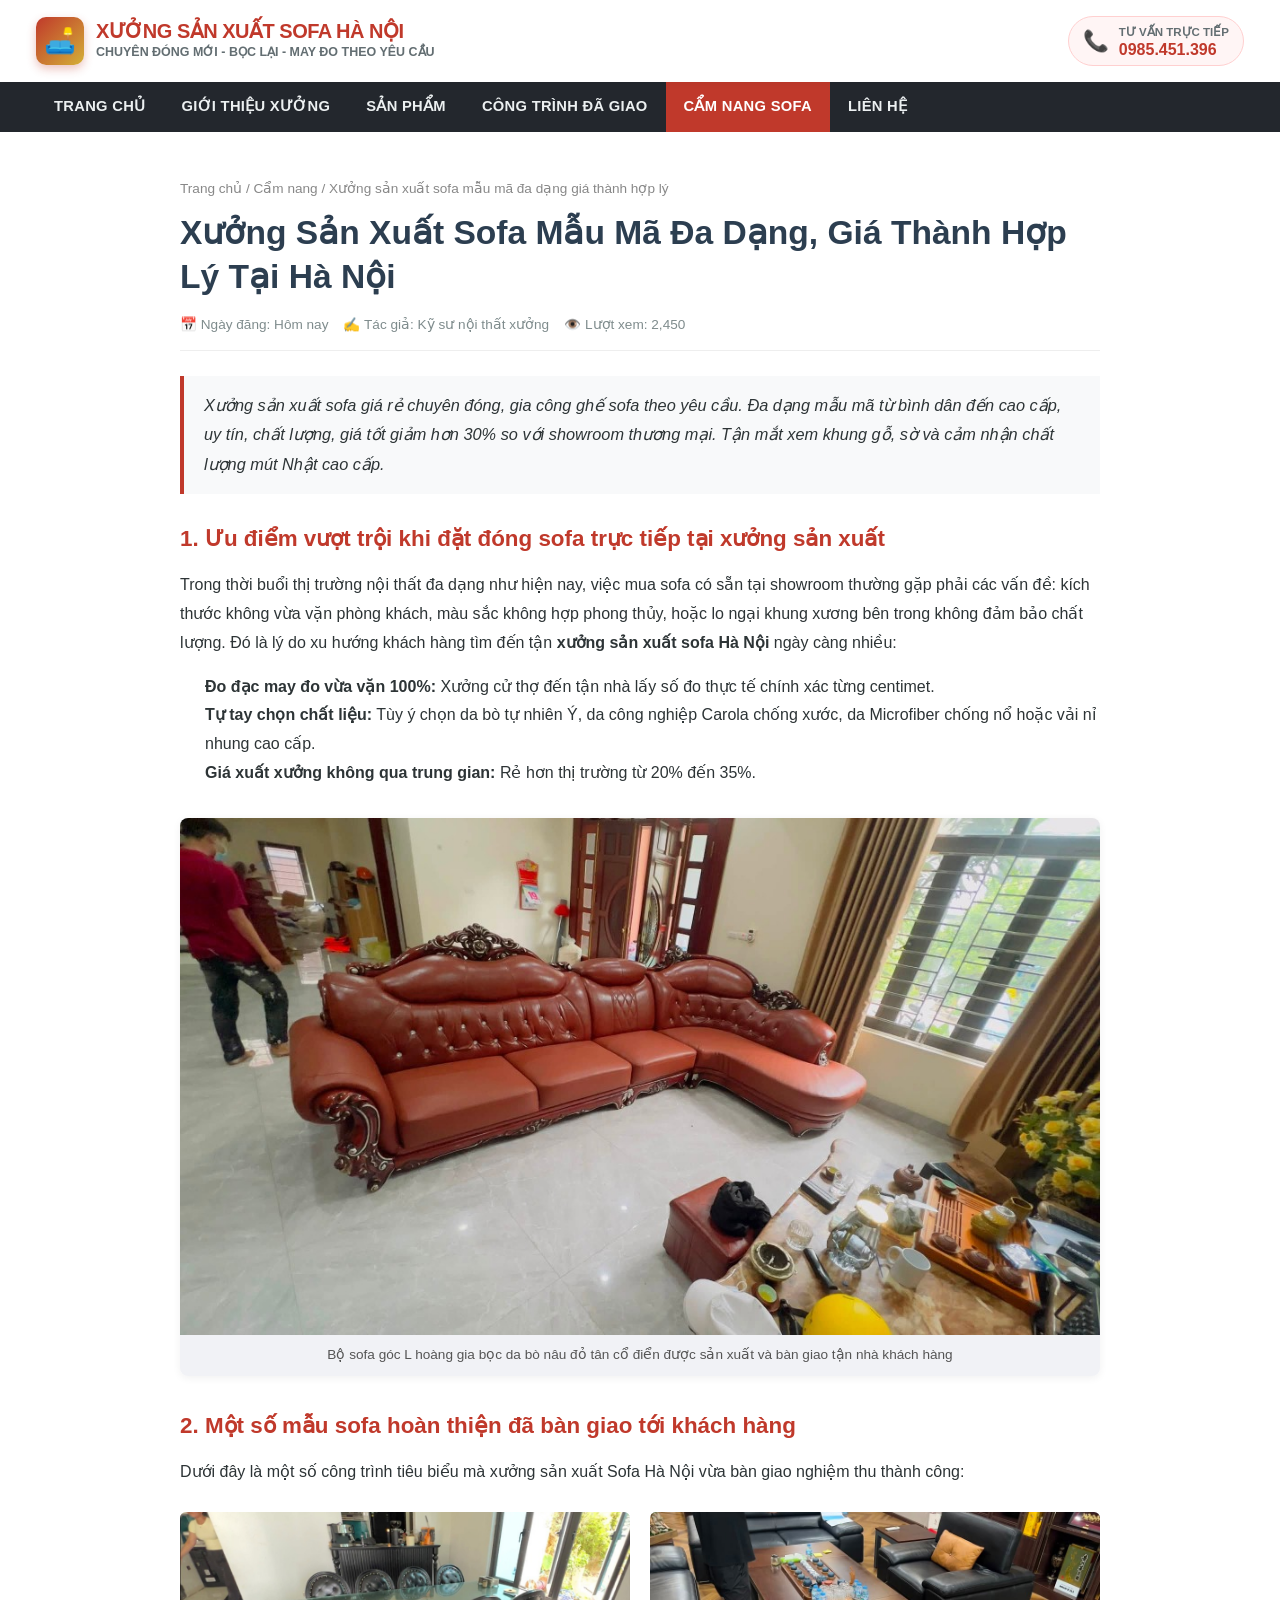
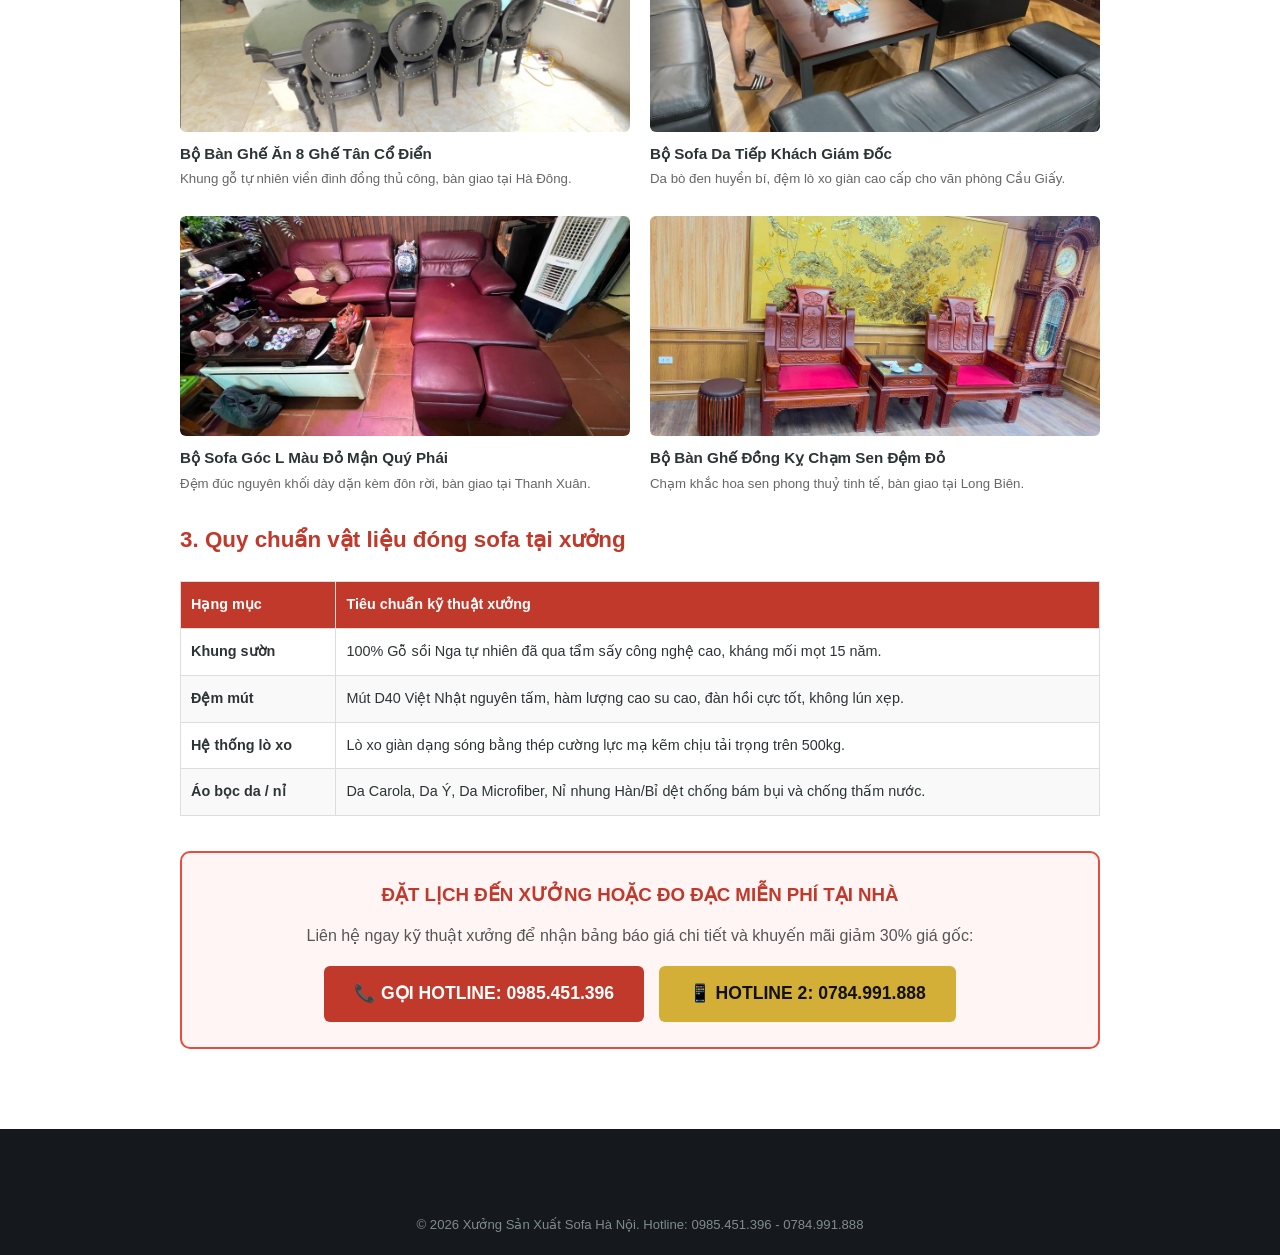
==== cam-nang.html @ 0d9e0e85 "Add files via upload" ====
<!DOCTYPE html>
<html lang="vi">
<head>
  <meta charset="UTF-8">
  <meta name="viewport" content="width=device-width, initial-scale=1.0">
  <title>Xưởng Sản Xuất Sofa Mẫu Mã Đa Dạng Giá Thành Hợp Lý Tại Hà Nội | Cẩm Nang Nội Thất</title>
  <link rel="stylesheet" href="style.css">
</head>
<body>

  <!-- HEADER -->
  <header class="header-main">
    <div class="container header-inner">
      <a href="index.html" class="brand-logo">
        <div class="brand-icon">🛋️</div>
        <div class="brand-text">
          <h1>XƯỞNG SẢN XUẤT SOFA HÀ NỘI</h1>
          <span>CHUYÊN ĐÓNG MỚI - BỌC LẠI - MAY ĐO THEO YÊU CẦU</span>
        </div>
      </a>
      <div class="header-cta-group">
        <a href="tel:0985451396" class="hotline-widget">
          <span class="pulse-phone">📞</span>
          <div>
            <div class="hotline-label">Tư vấn trực tiếp</div>
            <div class="hotline-number">0985.451.396</div>
          </div>
        </a>
      </div>
    </div>
  </header>

  <!-- NAVBAR -->
  <nav class="navbar-wrapper">
    <div class="container">
      <ul class="nav-links">
        <li class="nav-item"><a href="index.html" class="nav-link">Trang Chủ</a></li>
        <li class="nav-item"><a href="gioi-thieu.html" class="nav-link">Giới Thiệu Xưởng</a></li>
        <li class="nav-item"><a href="index.html#san-pham" class="nav-link">Sản Phẩm</a></li>
        <li class="nav-item"><a href="index.html#du-an-thuc-te" class="nav-link">Công Trình Đã Giao</a></li>
        <li class="nav-item active"><a href="cam-nang.html" class="nav-link">Cẩm Nang Sofa</a></li>
        <li class="nav-item"><a href="index.html#lien-he" class="nav-link">Liên Hệ</a></li>
      </ul>
    </div>
  </nav>

  <!-- BÀI VIẾT CHI TIẾT (CHUẨN FORM TÂM VIỆT) -->
  <div class="container" style="padding: 45px 16px;">
    <div style="max-width: 920px; margin: 0 auto; line-height: 1.8;">
      <div style="font-size: 0.85rem; color: #888; margin-bottom: 10px;">
        <a href="index.html">Trang chủ</a> / <a href="cam-nang.html">Cẩm nang</a> / <span>Xưởng sản xuất sofa mẫu mã đa dạng giá thành hợp lý</span>
      </div>

      <h1 style="color: #2c3e50; font-size: 2.1rem; line-height: 1.3; margin-bottom: 15px;">
        Xưởng Sản Xuất Sofa Mẫu Mã Đa Dạng, Giá Thành Hợp Lý Tại Hà Nội
      </h1>
      
      <div style="display:flex; gap:15px; color:#7f8c8d; font-size:0.85rem; margin-bottom:25px; border-bottom:1px solid #eee; padding-bottom:12px;">
        <span>📅 Ngày đăng: Hôm nay</span>
        <span>✍️ Tác giả: Kỹ sư nội thất xưởng</span>
        <span>👁️ Lượt xem: 2,450</span>
      </div>

      <div style="background:#f8f9fa; border-left:4px solid var(--primary); padding:15px 20px; margin-bottom:25px; font-style:italic; font-size:1.02rem;">
        Xưởng sản xuất sofa giá rẻ chuyên đóng, gia công ghế sofa theo yêu cầu. Đa dạng mẫu mã từ bình dân đến cao cấp, uy tín, chất lượng, giá tốt giảm hơn 30% so với showroom thương mại. Tận mắt xem khung gỗ, sờ và cảm nhận chất lượng mút Nhật cao cấp.
      </div>

      <h2 style="font-size:1.4rem; color:var(--primary); margin:25px 0 12px;">1. Ưu điểm vượt trội khi đặt đóng sofa trực tiếp tại xưởng sản xuất</h2>
      <p>
        Trong thời buổi thị trường nội thất đa dạng như hiện nay, việc mua sofa có sẵn tại showroom thường gặp phải các vấn đề: kích thước không vừa vặn phòng khách, màu sắc không hợp phong thủy, hoặc lo ngại khung xương bên trong không đảm bảo chất lượng. Đó là lý do xu hướng khách hàng tìm đến tận <strong>xưởng sản xuất sofa Hà Nội</strong> ngày càng nhiều:
      </p>

      <ul style="padding-left: 25px; margin: 15px 0;">
        <li><strong>Đo đạc may đo vừa vặn 100%:</strong> Xưởng cử thợ đến tận nhà lấy số đo thực tế chính xác từng centimet.</li>
        <li><strong>Tự tay chọn chất liệu:</strong> Tùy ý chọn da bò tự nhiên Ý, da công nghiệp Carola chống xước, da Microfiber chống nổ hoặc vải nỉ nhung cao cấp.</li>
        <li><strong>Giá xuất xưởng không qua trung gian:</strong> Rẻ hơn thị trường từ 20% đến 35%.</li>
      </ul>

      <div style="margin: 30px 0; border-radius: 8px; overflow: hidden; box-shadow: var(--shadow-sm);">
        <img src="assets/images/sofa_real_3.jpg" alt="Mẫu sofa tân cổ điển hoàng gia đã giao cho khách" style="width: 100%;">
        <p style="background: #f1f2f6; padding: 8px; font-size: 0.85rem; color: #555; text-align: center; margin: 0;">
          Bộ sofa góc L hoàng gia bọc da bò nâu đỏ tân cổ điển được sản xuất và bàn giao tận nhà khách hàng
        </p>
      </div>

      <h2 style="font-size:1.4rem; color:var(--primary); margin:25px 0 12px;">2. Một số mẫu sofa hoàn thiện đã bàn giao tới khách hàng</h2>
      <p>
        Dưới đây là một số công trình tiêu biểu mà xưởng sản xuất Sofa Hà Nội vừa bàn giao nghiệm thu thành công:
      </p>

      <!-- Grid 2 ảnh thực tế -->
      <div style="display:grid; grid-template-columns: 1fr 1fr; gap: 20px; margin: 25px 0;">
        <div>
          <img src="assets/images/sofa_real_1.jpg" style="width:100%; height:220px; object-fit:cover; border-radius:6px;">
          <h4 style="margin-top:8px; font-size:0.95rem;">Bộ Bàn Ghế Ăn 8 Ghế Tân Cổ Điển</h4>
          <p style="font-size:0.83rem; color:#666;">Khung gỗ tự nhiên viền đinh đồng thủ công, bàn giao tại Hà Đông.</p>
        </div>
        <div>
          <img src="assets/images/sofa_real_4.jpg" style="width:100%; height:220px; object-fit:cover; border-radius:6px;">
          <h4 style="margin-top:8px; font-size:0.95rem;">Bộ Sofa Da Tiếp Khách Giám Đốc</h4>
          <p style="font-size:0.83rem; color:#666;">Da bò đen huyền bí, đệm lò xo giàn cao cấp cho văn phòng Cầu Giấy.</p>
        </div>
      </div>

      <div style="display:grid; grid-template-columns: 1fr 1fr; gap: 20px; margin: 25px 0;">
        <div>
          <img src="assets/images/sofa_real_5.jpg" style="width:100%; height:220px; object-fit:cover; border-radius:6px;">
          <h4 style="margin-top:8px; font-size:0.95rem;">Bộ Sofa Góc L Màu Đỏ Mận Quý Phái</h4>
          <p style="font-size:0.83rem; color:#666;">Đệm đúc nguyên khối dày dặn kèm đôn rời, bàn giao tại Thanh Xuân.</p>
        </div>
        <div>
          <img src="assets/images/sofa_real_2.jpg" style="width:100%; height:220px; object-fit:cover; border-radius:6px;">
          <h4 style="margin-top:8px; font-size:0.95rem;">Bộ Bàn Ghế Đồng Kỵ Chạm Sen Đệm Đỏ</h4>
          <p style="font-size:0.83rem; color:#666;">Chạm khắc hoa sen phong thuỷ tinh tế, bàn giao tại Long Biên.</p>
        </div>
      </div>

      <h2 style="font-size:1.4rem; color:var(--primary); margin:25px 0 12px;">3. Quy chuẩn vật liệu đóng sofa tại xưởng</h2>
      <table style="width:100%; border-collapse:collapse; margin:20px 0; font-size:0.9rem;">
        <thead>
          <tr style="background:#c0392b; color:#fff;">
            <th style="padding:10px; border:1px solid #ddd; text-align:left;">Hạng mục</th>
            <th style="padding:10px; border:1px solid #ddd; text-align:left;">Tiêu chuẩn kỹ thuật xưởng</th>
          </tr>
        </thead>
        <tbody>
          <tr>
            <td style="padding:10px; border:1px solid #ddd; font-weight:bold;">Khung sườn</td>
            <td style="padding:10px; border:1px solid #ddd;">100% Gỗ sồi Nga tự nhiên đã qua tẩm sấy công nghệ cao, kháng mối mọt 15 năm.</td>
          </tr>
          <tr style="background:#f9f9f9;">
            <td style="padding:10px; border:1px solid #ddd; font-weight:bold;">Đệm mút</td>
            <td style="padding:10px; border:1px solid #ddd;">Mút D40 Việt Nhật nguyên tấm, hàm lượng cao su cao, đàn hồi cực tốt, không lún xẹp.</td>
          </tr>
          <tr>
            <td style="padding:10px; border:1px solid #ddd; font-weight:bold;">Hệ thống lò xo</td>
            <td style="padding:10px; border:1px solid #ddd;">Lò xo giàn dạng sóng bằng thép cường lực mạ kẽm chịu tải trọng trên 500kg.</td>
          </tr>
          <tr style="background:#f9f9f9;">
            <td style="padding:10px; border:1px solid #ddd; font-weight:bold;">Áo bọc da / nỉ</td>
            <td style="padding:10px; border:1px solid #ddd;">Da Carola, Da Ý, Da Microfiber, Nỉ nhung Hàn/Bỉ dệt chống bám bụi và chống thấm nước.</td>
          </tr>
        </tbody>
      </table>

      <!-- CTA Box -->
      <div style="background:#fff5f5; border:2px solid #e74c3c; border-radius:10px; padding:25px; margin:35px 0; text-align:center;">
        <h3 style="color:#c0392b; margin-bottom:10px;">ĐẶT LỊCH ĐẾN XƯỞNG HOẶC ĐO ĐẠC MIỄN PHÍ TẠI NHÀ</h3>
        <p style="margin-bottom:15px; color:#555;">Liên hệ ngay kỹ thuật xưởng để nhận bảng báo giá chi tiết và khuyến mãi giảm 30% giá gốc:</p>
        <a href="tel:0985451396" class="btn btn-primary" style="font-size:1.1rem; padding:12px 30px;">📞 GỌI HOTLINE: 0985.451.396</a>
        <a href="tel:0784991888" class="btn btn-secondary" style="font-size:1.1rem; padding:12px 30px; margin-left:10px;">📱 HOTLINE 2: 0784.991.888</a>
      </div>
    </div>
  </div>

  <!-- FOOTER -->
  <footer class="footer-main">
    <div class="container footer-bottom" style="border: none;">
      <p>© 2026 Xưởng Sản Xuất Sofa Hà Nội. Hotline: 0985.451.396 - 0784.991.888</p>
    </div>
  </footer>
</body>
</html>
---- style.css ----
/* ==========================================================================
   XƯỞNG SẢN XUẤT SOFA HÀ NỘI - STYLESHEET CHUẨN HIỆN ĐẠI & SANG TRỌNG
   Tương thích Responsive Mobile / Tablet / Desktop
   ========================================================================== */

:root {
  --primary: #c0392b;          /* Đỏ đô sang trọng đại diện cho thương hiệu sofa */
  --primary-dark: #962d22;
  --primary-light: #e74c3c;
  --secondary: #d4af37;        /* Vàng kim hoàng gia / Gold */
  --secondary-hover: #b8972e;
  --dark: #1e272e;
  --dark-light: #2f3640;
  --text-main: #2d3436;
  --text-muted: #636e72;
  --bg-light: #f8f9fa;
  --bg-card: #ffffff;
  --border-color: #e9ecef;
  --shadow-sm: 0 2px 8px rgba(0,0,0,0.06);
  --shadow-md: 0 6px 18px rgba(0,0,0,0.09);
  --shadow-lg: 0 12px 28px rgba(0,0,0,0.12);
  --transition: all 0.25s cubic-bezier(0.4, 0, 0.2, 1);
  --font-sans: 'Segoe UI', -apple-system, BlinkMacSystemFont, Roboto, Helvetica, Arial, sans-serif;
}

* {
  box-sizing: border-box;
  margin: 0;
  padding: 0;
}

body {
  font-family: var(--font-sans);
  color: var(--text-main);
  background-color: #ffffff;
  line-height: 1.6;
  overflow-x: hidden;
  -webkit-font-smoothing: antialiased;
}

a {
  color: inherit;
  text-decoration: none;
  transition: var(--transition);
}

img {
  max-width: 100%;
  height: auto;
  display: block;
}

ul {
  list-style: none;
}

button, input, select, textarea {
  font-family: inherit;
}

/* =========================================
   TOPBAR
   ========================================= */
.topbar {
  background: #111417;
  color: #dcdde1;
  font-size: 0.85rem;
  padding: 6px 0;
  border-bottom: 1px solid #2f3640;
}

.container {
  width: 100%;
  max-width: 1240px;
  margin: 0 auto;
  padding: 0 16px;
}

.topbar-content {
  display: flex;
  justify-content: space-between;
  align-items: center;
  flex-wrap: wrap;
  gap: 10px;
}

.topbar-left, .topbar-right {
  display: flex;
  align-items: center;
  gap: 18px;
}

.topbar-highlight {
  color: var(--secondary);
  font-weight: 600;
}

.topbar-phone {
  color: #ff7675;
  font-weight: 700;
}

/* =========================================
   MAIN HEADER & NAV
   ========================================= */
.header-main {
  background: #ffffff;
  padding: 16px 0;
  box-shadow: var(--shadow-sm);
  position: sticky;
  top: 0;
  z-index: 1000;
}

.header-inner {
  display: flex;
  align-items: center;
  justify-content: space-between;
  gap: 20px;
}

.brand-logo {
  display: flex;
  align-items: center;
  gap: 12px;
}

.brand-icon {
  width: 48px;
  height: 48px;
  background: linear-gradient(135deg, var(--primary), var(--secondary));
  color: #ffffff;
  border-radius: 10px;
  display: flex;
  align-items: center;
  justify-content: center;
  font-size: 1.6rem;
  box-shadow: 0 4px 10px rgba(192, 57, 43, 0.3);
}

.brand-text h1 {
  font-size: 1.25rem;
  font-weight: 800;
  color: var(--primary);
  line-height: 1.2;
  letter-spacing: -0.5px;
  text-transform: uppercase;
}

.brand-text span {
  font-size: 0.78rem;
  color: var(--text-muted);
  font-weight: 600;
  display: block;
}

.search-bar {
  flex: 1;
  max-width: 440px;
  position: relative;
  display: flex;
}

.search-bar input {
  width: 100%;
  padding: 10px 16px;
  padding-right: 50px;
  border: 2px solid #e17055;
  border-radius: 30px;
  font-size: 0.9rem;
  outline: none;
  transition: var(--transition);
}

.search-bar input:focus {
  border-color: var(--primary);
  box-shadow: 0 0 0 3px rgba(192, 57, 43, 0.15);
}

.search-bar button {
  position: absolute;
  right: 4px;
  top: 4px;
  bottom: 4px;
  width: 42px;
  border: none;
  background: var(--primary);
  color: #fff;
  border-radius: 50%;
  cursor: pointer;
  display: flex;
  align-items: center;
  justify-content: center;
  font-size: 1rem;
}

.header-cta-group {
  display: flex;
  align-items: center;
  gap: 16px;
}

.hotline-widget {
  display: flex;
  align-items: center;
  gap: 10px;
  background: #fff5f5;
  padding: 6px 14px;
  border-radius: 30px;
  border: 1px solid #ffd0d0;
}

.hotline-widget .pulse-phone {
  font-size: 1.3rem;
  animation: phoneRing 1.5s infinite;
}

@keyframes phoneRing {
  0%, 100% { transform: rotate(0deg); }
  10%, 30% { transform: rotate(-15deg); }
  20%, 40% { transform: rotate(15deg); }
  50% { transform: rotate(0deg); }
}

.hotline-widget .hotline-label {
  font-size: 0.72rem;
  color: var(--text-muted);
  text-transform: uppercase;
  font-weight: 600;
}

.hotline-widget .hotline-number {
  font-size: 1rem;
  font-weight: 800;
  color: var(--primary);
  line-height: 1.1;
}

.cart-widget-btn {
  position: relative;
  background: var(--bg-light);
  border: 1px solid var(--border-color);
  width: 44px;
  height: 44px;
  border-radius: 50%;
  display: flex;
  align-items: center;
  justify-content: center;
  font-size: 1.25rem;
  cursor: pointer;
  transition: var(--transition);
}

.cart-widget-btn:hover {
  background: #f1f2f6;
  border-color: #ced6e0;
}

.cart-badge {
  position: absolute;
  top: -4px;
  right: -4px;
  background: var(--primary);
  color: #fff;
  font-size: 0.72rem;
  font-weight: 700;
  padding: 2px 6px;
  border-radius: 12px;
}

.mobile-menu-toggle {
  display: none;
  background: none;
  border: none;
  font-size: 1.8rem;
  cursor: pointer;
  color: var(--dark);
}

/* =========================================
   NAVBAR MENU
   ========================================= */
.navbar-wrapper {
  background: #23272d;
  color: #ffffff;
}

.nav-links {
  display: flex;
  align-items: center;
}

.nav-item {
  position: relative;
}

.nav-link {
  display: flex;
  align-items: center;
  gap: 6px;
  padding: 13px 18px;
  font-weight: 600;
  font-size: 0.92rem;
  color: #ecf0f1;
  text-transform: uppercase;
  letter-spacing: 0.3px;
}

.nav-link:hover, .nav-item.active .nav-link {
  background: var(--primary);
  color: #ffffff;
}

.nav-link .badge-hot {
  background: #f1c40f;
  color: #111;
  font-size: 0.65rem;
  padding: 2px 6px;
  border-radius: 4px;
  font-weight: 800;
}

.dropdown-menu {
  display: none;
  position: absolute;
  top: 100%;
  left: 0;
  background: #ffffff;
  min-width: 250px;
  box-shadow: var(--shadow-lg);
  border-radius: 0 0 6px 6px;
  z-index: 999;
  border-top: 3px solid var(--primary);
}

.nav-item:hover .dropdown-menu {
  display: block;
}

.dropdown-menu a {
  display: block;
  padding: 10px 18px;
  color: var(--text-main);
  font-size: 0.88rem;
  font-weight: 500;
  border-bottom: 1px solid #f1f2f6;
  text-transform: none;
}

.dropdown-menu a:hover {
  background: #fff5f5;
  color: var(--primary);
  padding-left: 22px;
}

/* =========================================
   HERO BANNER & TRUST BADGES
   ========================================= */
.hero-banner {
  background: linear-gradient(rgba(17, 20, 23, 0.72), rgba(17, 20, 23, 0.82)), url('assets/images/xuong_1.jpg') center/cover no-repeat;
  color: #ffffff;
  padding: 70px 0 60px;
  position: relative;
}

.hero-grid {
  display: grid;
  grid-template-columns: 1.2fr 0.8fr;
  gap: 40px;
  align-items: center;
}

.hero-tag {
  display: inline-flex;
  align-items: center;
  gap: 8px;
  background: rgba(212, 175, 55, 0.2);
  color: var(--secondary);
  border: 1px solid var(--secondary);
  padding: 6px 14px;
  border-radius: 20px;
  font-size: 0.82rem;
  font-weight: 700;
  text-transform: uppercase;
  margin-bottom: 16px;
}

.hero-title {
  font-size: 2.5rem;
  font-weight: 800;
  line-height: 1.2;
  margin-bottom: 18px;
}

.hero-title span {
  color: var(--secondary);
}

.hero-desc {
  font-size: 1.05rem;
  color: #dcdde1;
  margin-bottom: 26px;
  max-width: 580px;
}

.hero-actions {
  display: flex;
  gap: 14px;
  flex-wrap: wrap;
}

.btn {
  display: inline-flex;
  align-items: center;
  justify-content: center;
  gap: 8px;
  padding: 12px 26px;
  border-radius: 6px;
  font-weight: 700;
  font-size: 0.95rem;
  cursor: pointer;
  transition: var(--transition);
  border: none;
}

.btn-primary {
  background: var(--primary);
  color: #fff;
}

.btn-primary:hover {
  background: var(--primary-dark);
  transform: translateY(-2px);
  box-shadow: 0 6px 16px rgba(192, 57, 43, 0.4);
}

.btn-secondary {
  background: var(--secondary);
  color: #111;
}

.btn-secondary:hover {
  background: var(--secondary-hover);
  color: #fff;
  transform: translateY(-2px);
}

.btn-outline-light {
  border: 2px solid #ffffff;
  color: #ffffff;
  background: transparent;
}

.btn-outline-light:hover {
  background: #ffffff;
  color: var(--dark);
}

.hero-card {
  background: rgba(255, 255, 255, 0.95);
  backdrop-filter: blur(8px);
  color: var(--dark);
  padding: 28px;
  border-radius: 12px;
  box-shadow: var(--shadow-lg);
  border-top: 4px solid var(--primary);
}

.hero-card h3 {
  font-size: 1.25rem;
  font-weight: 800;
  color: var(--primary);
  margin-bottom: 6px;
  text-transform: uppercase;
}

.hero-card p {
  font-size: 0.88rem;
  color: var(--text-muted);
  margin-bottom: 18px;
}

.form-group {
  margin-bottom: 14px;
}

.form-group label {
  display: block;
  font-size: 0.82rem;
  font-weight: 700;
  margin-bottom: 4px;
  color: #2f3640;
}

.form-group input, .form-group select, .form-group textarea {
  width: 100%;
  padding: 10px 14px;
  border: 1px solid #dcdde1;
  border-radius: 6px;
  font-size: 0.9rem;
  outline: none;
  transition: var(--transition);
}

.form-group input:focus, .form-group select:focus, .form-group textarea:focus {
  border-color: var(--primary);
  box-shadow: 0 0 0 3px rgba(192, 57, 43, 0.1);
}

/* =========================================
   COMMITMENT & TRUST HIGHLIGHTS
   ========================================= */
.trust-bar {
  background: #ffffff;
  padding: 30px 0;
  box-shadow: var(--shadow-sm);
  position: relative;
  margin-top: -30px;
  z-index: 10;
  border-radius: 8px;
  max-width: 1200px;
  margin-left: auto;
  margin-right: auto;
}

.trust-grid {
  display: grid;
  grid-template-columns: repeat(4, 1fr);
  gap: 20px;
  padding: 0 20px;
}

.trust-item {
  display: flex;
  align-items: center;
  gap: 14px;
  border-right: 1px solid var(--border-color);
  padding-right: 15px;
}

.trust-item:last-child {
  border-right: none;
}

.trust-icon {
  width: 48px;
  height: 48px;
  min-width: 48px;
  border-radius: 50%;
  background: #fff5f5;
  color: var(--primary);
  display: flex;
  align-items: center;
  justify-content: center;
  font-size: 1.4rem;
}

.trust-text h4 {
  font-size: 0.95rem;
  font-weight: 700;
  color: var(--dark);
  margin-bottom: 2px;
}

.trust-text p {
  font-size: 0.8rem;
  color: var(--text-muted);
}

/* =========================================
   SECTION HEADINGS
   ========================================= */
.section {
  padding: 60px 0;
}

.section-bg-light {
  background-color: #fbfbfb;
}

.section-header {
  text-align: center;
  max-width: 760px;
  margin: 0 auto 40px;
}

.section-subtitle {
  color: var(--primary);
  font-weight: 700;
  text-transform: uppercase;
  font-size: 0.85rem;
  letter-spacing: 1px;
  display: block;
  margin-bottom: 6px;
}

.section-title {
  font-size: 1.9rem;
  font-weight: 800;
  color: var(--dark);
  line-height: 1.3;
  margin-bottom: 12px;
  position: relative;
  display: inline-block;
}

.section-title::after {
  content: '';
  display: block;
  width: 60px;
  height: 3px;
  background: var(--secondary);
  margin: 10px auto 0;
  border-radius: 2px;
}

.section-desc {
  font-size: 0.95rem;
  color: var(--text-muted);
}

.mobile-swipe-hint {
  display: none;
  font-size: 0.8rem;
  color: var(--primary);
  font-weight: 700;
  margin-top: 10px;
  background: #fff5f5;
  display: inline-block;
  padding: 4px 14px;
  border-radius: 20px;
  border: 1px dashed #ffd0d0;
}

@media (min-width: 769px) {
  .mobile-swipe-hint {
    display: none !important;
  }
}

/* =========================================
   CATEGORY FILTER & PRODUCT CARDS
   ========================================= */
.filter-tabs {
  display: flex;
  justify-content: center;
  flex-wrap: wrap;
  gap: 10px;
  margin-bottom: 35px;
}

.tab-btn {
  background: #ffffff;
  border: 1px solid var(--border-color);
  padding: 8px 20px;
  border-radius: 30px;
  font-weight: 600;
  font-size: 0.88rem;
  cursor: pointer;
  color: var(--text-main);
  transition: var(--transition);
}

.tab-btn:hover, .tab-btn.active {
  background: var(--primary);
  border-color: var(--primary);
  color: #ffffff;
  box-shadow: 0 4px 12px rgba(192, 57, 43, 0.25);
}

.product-grid {
  display: grid;
  grid-template-columns: repeat(auto-fill, minmax(280px, 1fr));
  gap: 25px;
}

.product-card {
  background: #ffffff;
  border-radius: 10px;
  overflow: hidden;
  box-shadow: var(--shadow-sm);
  border: 1px solid #efefef;
  transition: var(--transition);
  display: flex;
  flex-direction: column;
  position: relative;
}

.product-card:hover {
  transform: translateY(-5px);
  box-shadow: var(--shadow-md);
  border-color: #fbd2cd;
}

.product-badge-flag {
  position: absolute;
  top: 12px;
  left: 12px;
  background: var(--primary);
  color: #fff;
  font-size: 0.72rem;
  font-weight: 700;
  padding: 3px 9px;
  border-radius: 4px;
  z-index: 2;
  text-transform: uppercase;
}

.product-img-wrapper {
  position: relative;
  overflow: hidden;
  height: 220px;
  background: #f1f2f6;
}

.product-img-wrapper img {
  width: 100%;
  height: 100%;
  object-fit: cover;
  transition: transform 0.4s ease;
}

.product-card:hover .product-img-wrapper img {
  transform: scale(1.06);
}

.product-info {
  padding: 18px;
  display: flex;
  flex-direction: column;
  flex: 1;
}

.product-cat {
  font-size: 0.75rem;
  color: var(--secondary-hover);
  font-weight: 700;
  text-transform: uppercase;
  margin-bottom: 4px;
}

.product-name {
  font-size: 1.02rem;
  font-weight: 700;
  color: var(--dark);
  line-height: 1.35;
  margin-bottom: 8px;
  display: -webkit-box;
  -webkit-line-clamp: 2;
  -webkit-box-orient: vertical;
  overflow: hidden;
  height: 2.7em;
}

.product-specs {
  font-size: 0.8rem;
  color: var(--text-muted);
  margin-bottom: 14px;
  line-height: 1.4;
  border-top: 1px dashed #f0f0f0;
  padding-top: 8px;
}

.product-pricing {
  margin-top: auto;
  display: flex;
  align-items: baseline;
  justify-content: space-between;
  margin-bottom: 14px;
}

.price-main {
  font-size: 1.15rem;
  font-weight: 800;
  color: var(--primary);
}

.price-old {
  font-size: 0.85rem;
  color: #a4b0be;
  text-decoration: line-through;
}

.product-actions {
  display: grid;
  grid-template-columns: 1fr 1fr;
  gap: 8px;
}

.btn-card {
  padding: 8px 10px;
  font-size: 0.82rem;
  border-radius: 5px;
  text-align: center;
  font-weight: 600;
  cursor: pointer;
  border: 1px solid transparent;
}

.btn-card-primary {
  background: var(--primary);
  color: #fff;
}

.btn-card-primary:hover {
  background: var(--primary-dark);
}

.btn-card-secondary {
  background: #f1f2f6;
  color: var(--dark);
  border-color: #dfe4ea;
}

.btn-card-secondary:hover {
  background: #e4e7ea;
}

/* =========================================
   REAL PROJECTS / BÀN GIAO THỰC TẾ
   ========================================= */
.real-gallery-grid {
  display: grid;
  grid-template-columns: repeat(auto-fit, minmax(320px, 1fr));
  gap: 24px;
}

.gallery-card {
  background: #fff;
  border-radius: 10px;
  overflow: hidden;
  box-shadow: var(--shadow-sm);
  border: 1px solid var(--border-color);
}

.gallery-card-img {
  height: 240px;
  position: relative;
  overflow: hidden;
}

.gallery-card-img img {
  width: 100%;
  height: 100%;
  object-fit: cover;
  transition: transform 0.4s ease;
}

.gallery-card:hover .gallery-card-img img {
  transform: scale(1.05);
}

.gallery-tag {
  position: absolute;
  bottom: 10px;
  left: 10px;
  background: rgba(0,0,0,0.75);
  color: #fff;
  font-size: 0.75rem;
  padding: 4px 10px;
  border-radius: 4px;
  font-weight: 600;
}

.gallery-content {
  padding: 16px;
}

.gallery-content h4 {
  font-size: 1rem;
  font-weight: 700;
  color: var(--dark);
  margin-bottom: 6px;
}

.gallery-content p {
  font-size: 0.84rem;
  color: var(--text-muted);
  line-height: 1.45;
}

.gallery-meta {
  display: flex;
  justify-content: space-between;
  font-size: 0.78rem;
  color: #747d8c;
  margin-top: 10px;
  padding-top: 8px;
  border-top: 1px dashed #e9ecef;
}

/* =========================================
   FACTORY ADVANTAGES & PROCESS
   ========================================= */
.process-grid {
  display: grid;
  grid-template-columns: repeat(4, 1fr);
  gap: 20px;
}

.process-step {
  background: #fff;
  padding: 24px 20px;
  border-radius: 8px;
  text-align: center;
  box-shadow: var(--shadow-sm);
  border: 1px solid var(--border-color);
  position: relative;
}

.step-num {
  width: 44px;
  height: 44px;
  background: linear-gradient(135deg, var(--primary), var(--secondary));
  color: #fff;
  border-radius: 50%;
  display: flex;
  align-items: center;
  justify-content: center;
  font-size: 1.2rem;
  font-weight: 800;
  margin: 0 auto 16px;
}

.process-step h4 {
  font-size: 1rem;
  font-weight: 700;
  margin-bottom: 8px;
}

.process-step p {
  font-size: 0.84rem;
  color: var(--text-muted);
}

/* =========================================
   CUSTOM SOFA QUOTE CALCULATOR / ORDER FORM
   ========================================= */
.custom-quote-box {
  background: #ffffff;
  border-radius: 12px;
  padding: 35px;
  box-shadow: var(--shadow-lg);
  border: 2px solid #ff7675;
  max-width: 860px;
  margin: 0 auto;
}

.calc-grid {
  display: block;
}

.est-price-label {
  font-size: 0.9rem;
  font-weight: 600;
  color: var(--text-muted);
}

.est-price-value {
  font-size: 2rem;
  font-weight: 800;
  color: var(--primary);
  margin: 10px 0;
}

.est-note {
  font-size: 0.8rem;
  color: #7f8c8d;
  margin-bottom: 16px;
}

/* =========================================
   REVIEWS & TESTIMONIALS
   ========================================= */
.reviews-grid {
  display: grid;
  grid-template-columns: repeat(3, 1fr);
  gap: 24px;
}

.review-card {
  background: #ffffff;
  padding: 24px;
  border-radius: 10px;
  box-shadow: var(--shadow-sm);
  border-left: 4px solid var(--secondary);
}

.review-stars {
  color: #f39c12;
  font-size: 1.1rem;
  margin-bottom: 10px;
}

.review-text {
  font-size: 0.88rem;
  color: #2c3e50;
  margin-bottom: 16px;
  font-style: italic;
}

.reviewer-meta {
  display: flex;
  align-items: center;
  gap: 12px;
}

.reviewer-avatar {
  width: 42px;
  height: 42px;
  border-radius: 50%;
  background: #ececec;
  display: flex;
  align-items: center;
  justify-content: center;
  font-weight: 700;
  color: var(--primary);
}

.reviewer-info h5 {
  font-size: 0.9rem;
  font-weight: 700;
  color: var(--dark);
}

.reviewer-info span {
  font-size: 0.76rem;
  color: var(--text-muted);
}

/* =========================================
   FOOTER
   ========================================= */
.footer-main {
  background: #15181c;
  color: #dcdde1;
  padding: 60px 0 20px;
  font-size: 0.9rem;
}

.footer-grid {
  display: grid;
  grid-template-columns: 1.5fr 1fr 1fr 1.2fr;
  gap: 35px;
  margin-bottom: 45px;
}

.footer-col h3 {
  font-size: 1.05rem;
  font-weight: 700;
  color: #ffffff;
  margin-bottom: 18px;
  text-transform: uppercase;
  position: relative;
  padding-bottom: 8px;
}

.footer-col h3::after {
  content: '';
  position: absolute;
  bottom: 0;
  left: 0;
  width: 35px;
  height: 2px;
  background: var(--primary);
}

.footer-about p {
  color: #95a5a6;
  font-size: 0.88rem;
  margin-bottom: 16px;
  line-height: 1.6;
}

.footer-links li {
  margin-bottom: 10px;
}

.footer-links a {
  color: #bdc3c7;
  font-size: 0.88rem;
}

.footer-links a:hover {
  color: var(--secondary);
  padding-left: 5px;
}

.footer-contact li {
  display: flex;
  gap: 10px;
  margin-bottom: 12px;
  color: #bdc3c7;
  font-size: 0.88rem;
}

.footer-bottom {
  text-align: center;
  padding-top: 25px;
  border-top: 1px solid #2f3640;
  color: #7f8c8d;
  font-size: 0.82rem;
}

/* =========================================
   FLOATING SPEED DIAL (Zalo, Hotline, Top)
   ========================================= */
.floating-actions {
  position: fixed;
  bottom: 25px;
  right: 25px;
  display: flex;
  flex-direction: column;
  gap: 14px;
  z-index: 1050;
}

.float-btn {
  width: 52px;
  height: 52px;
  border-radius: 50%;
  display: flex;
  align-items: center;
  justify-content: center;
  color: #fff;
  box-shadow: 0 4px 15px rgba(0,0,0,0.3);
  cursor: pointer;
  font-size: 1.3rem;
  transition: var(--transition);
  position: relative;
  text-decoration: none;
}

.float-phone {
  background: #e74c3c;
  animation: pulseShadow 2s infinite;
}

.float-zalo {
  background: #0088ff;
  font-weight: 800;
  font-size: 0.95rem;
}

.float-top {
  background: #34495e;
  opacity: 0;
  pointer-events: none;
}

.float-top.visible {
  opacity: 1;
  pointer-events: auto;
}

.float-btn:hover {
  transform: scale(1.12);
}

@keyframes pulseShadow {
  0% { box-shadow: 0 0 0 0 rgba(231, 76, 60, 0.7); }
  70% { box-shadow: 0 0 0 16px rgba(231, 76, 60, 0); }
  100% { box-shadow: 0 0 0 0 rgba(231, 76, 60, 0); }
}

/* =========================================
   MODAL DIALOGS (Cart & Quick View)
   ========================================= */
.modal-overlay {
  display: none;
  position: fixed;
  inset: 0;
  background: rgba(0, 0, 0, 0.65);
  backdrop-filter: blur(4px);
  z-index: 2000;
  align-items: center;
  justify-content: center;
  padding: 16px;
}

.modal-overlay.active {
  display: flex;
}

.modal-card {
  background: #fff;
  width: 100%;
  max-width: 680px;
  max-height: 90vh;
  overflow-y: auto;
  border-radius: 12px;
  box-shadow: var(--shadow-lg);
  padding: 26px;
  position: relative;
  animation: modalIn 0.3s ease;
}

@keyframes modalIn {
  from { opacity: 0; transform: translateY(-20px); }
  to { opacity: 1; transform: translateY(0); }
}

.modal-close {
  position: absolute;
  top: 16px;
  right: 18px;
  font-size: 1.6rem;
  background: none;
  border: none;
  cursor: pointer;
  color: #747d8c;
}

.modal-close:hover {
  color: var(--primary);
}

.modal-title {
  font-size: 1.3rem;
  font-weight: 800;
  color: var(--primary);
  margin-bottom: 16px;
  border-bottom: 2px solid #f1f2f6;
  padding-bottom: 10px;
}

/* =========================================
   RESPONSIVE MEDIA QUERIES
   ========================================= */
@media (max-width: 992px) {
  .hero-grid {
    grid-template-columns: 1fr;
  }
  .trust-grid {
    grid-template-columns: repeat(2, 1fr);
  }
  .real-gallery-grid {
    grid-template-columns: repeat(2, 1fr);
  }
  .process-grid {
    grid-template-columns: repeat(2, 1fr);
  }
  .reviews-grid {
    grid-template-columns: 1fr;
  }
  .footer-grid {
    grid-template-columns: 1fr 1fr;
  }
  .calc-grid {
    grid-template-columns: 1fr;
  }
  .nav-links {
    display: none;
    flex-direction: column;
    width: 100%;
    background: #1e272e;
  }
  .nav-links.mobile-open {
    display: flex;
  }
  .mobile-menu-toggle {
    display: block;
  }
  .search-bar {
    display: none;
  }
}

@media (max-width: 768px) {
  /* =======================================================
     CHẾ ĐỘ CUỘN LƯỚT NGANG (HORIZONTAL SCROLL-SNAP) TRÊN MOBILE
     Giúp trang web ngắn gọn, trực quan, không bị dài lan man
     ======================================================= */
  
  /* 1. MỤC ẢNH CÔNG TRÌNH THỰC TẾ BÀN GIAO */
  .real-gallery-grid {
    display: flex !important;
    overflow-x: auto !important;
    scroll-snap-type: x mandatory !important;
    -webkit-overflow-scrolling: touch !important;
    gap: 16px !important;
    padding: 10px 4px 20px 4px !important;
    scrollbar-width: thin;
  }
  
  .gallery-card {
    min-width: 82% !important;
    max-width: 82% !important;
    flex-shrink: 0 !important;
    scroll-snap-align: center !important;
    box-shadow: 0 4px 14px rgba(0,0,0,0.08) !important;
  }

  .gallery-card-img {
    height: 200px !important;
  }

  /* 2. MỤC QUY TRÌNH 4 BƯỚC ĐÓNG SOFA */
  .process-grid {
    display: flex !important;
    overflow-x: auto !important;
    scroll-snap-type: x mandatory !important;
    -webkit-overflow-scrolling: touch !important;
    gap: 14px !important;
    padding: 10px 4px 20px 4px !important;
    scrollbar-width: thin;
  }

  .process-step {
    min-width: 75% !important;
    max-width: 75% !important;
    flex-shrink: 0 !important;
    scroll-snap-align: center !important;
    padding: 20px 16px !important;
  }

  /* 3. MỤC ĐÁNH GIÁ KHÁCH HÀNG */
  .reviews-grid {
    display: flex !important;
    overflow-x: auto !important;
    scroll-snap-type: x mandatory !important;
    -webkit-overflow-scrolling: touch !important;
    gap: 16px !important;
    padding: 10px 4px 20px 4px !important;
    scrollbar-width: thin;
  }

  .review-card {
    min-width: 85% !important;
    max-width: 85% !important;
    flex-shrink: 0 !important;
    scroll-snap-align: center !important;
    padding: 20px 16px !important;
  }

  /* THANH CUỘN MỀM MẠI TINH TẾ CHO MOBILE */
  .real-gallery-grid::-webkit-scrollbar,
  .process-grid::-webkit-scrollbar,
  .reviews-grid::-webkit-scrollbar {
    height: 5px;
  }

  .real-gallery-grid::-webkit-scrollbar-thumb,
  .process-grid::-webkit-scrollbar-thumb,
  .reviews-grid::-webkit-scrollbar-thumb {
    background: #e74c3c;
    border-radius: 10px;
  }

  .real-gallery-grid::-webkit-scrollbar-track,
  .process-grid::-webkit-scrollbar-track,
  .reviews-grid::-webkit-scrollbar-track {
    background: #f1f2f6;
  }

  .section {
    padding: 40px 0 !important;
  }

  .section-title {
    font-size: 1.45rem !important;
  }

  .custom-quote-box {
    padding: 18px !important;
  }
}

@media (max-width: 576px) {
  .topbar-content {
    justify-content: center;
    text-align: center;
  }
  .trust-grid {
    grid-template-columns: 1fr;
  }
  .footer-grid {
    grid-template-columns: 1fr;
  }
  .hero-title {
    font-size: 1.65rem;
  }
}
/* FAQ ACCORDION STYLES */
.faq-container {
  max-width: 900px;
  margin: 0 auto;
}

.faq-item {
  background: #ffffff;
  border: 1px solid #e9ecef;
  border-radius: 10px;
  margin-bottom: 14px;
  box-shadow: 0 2px 6px rgba(0, 0, 0, 0.04);
  overflow: hidden;
  transition: all 0.25s ease;
}

.faq-item:hover {
  border-color: #dcdde1;
  box-shadow: 0 4px 12px rgba(0, 0, 0, 0.07);
}

.faq-question {
  padding: 18px 22px;
  font-size: 1.05rem;
  font-weight: 700;
  color: var(--dark);
  cursor: pointer;
  display: flex;
  align-items: center;
  justify-content: space-between;
  gap: 15px;
  user-select: none;
  background: #ffffff;
  transition: background-color 0.2s ease, color 0.2s ease;
}

.faq-question:hover {
  background: #fdfaf6;
  color: var(--primary);
}

.faq-item.active .faq-question {
  color: var(--primary);
  background: #fff8f5;
  border-bottom: 1px solid #f1f2f6;
}

.faq-icon {
  font-size: 1.1rem;
  font-weight: bold;
  color: var(--primary);
  transition: transform 0.3s cubic-bezier(0.4, 0, 0.2, 1);
  display: inline-block;
  min-width: 20px;
  text-align: center;
}

.faq-item.active .faq-icon {
  transform: rotate(45deg);
}

.faq-answer {
  max-height: 0;
  overflow: hidden;
  transition: max-height 0.35s cubic-bezier(0.4, 0, 0.2, 1), padding 0.35s ease;
  background: #ffffff;
  color: #4a4a4a;
  font-size: 0.95rem;
  line-height: 1.75;
  padding: 0 22px;
}

.faq-item.active .faq-answer {
  max-height: 500px;
  padding: 16px 22px 20px;
}

.faq-answer p {
  margin-bottom: 8px;
}

.faq-answer p:last-child {
  margin-bottom: 0;
}

.faq-tag {
  display: inline-block;
  background: #fff0f0;
  color: var(--primary);
  font-size: 0.75rem;
  font-weight: 800;
  padding: 2px 8px;
  border-radius: 4px;
  margin-right: 8px;
  text-transform: uppercase;
}

/* STICKY BOTTOM ACTION BAR TRÊN DI ĐỘNG (CHUẨN TOP 0.1% CRO) */
.mobile-sticky-bar {
  display: none;
  position: fixed;
  bottom: 0;
  left: 0;
  right: 0;
  height: 56px;
  background: #ffffff;
  border-top: 1px solid #e1e2e6;
  box-shadow: 0 -4px 16px rgba(0, 0, 0, 0.15);
  z-index: 9999;
  grid-template-columns: 1fr 1.3fr 1.1fr;
  align-items: stretch;
}

.sticky-bar-btn {
  display: flex;
  align-items: center;
  justify-content: center;
  gap: 6px;
  font-size: 0.82rem;
  font-weight: 800;
  text-decoration: none;
  text-transform: uppercase;
  letter-spacing: 0.3px;
  transition: opacity 0.2s;
}

.sticky-bar-btn:active {
  opacity: 0.85;
}

.sticky-call {
  background: #e74c3c;
  color: #ffffff;
}

.sticky-zalo {
  background: #0088ff;
  color: #ffffff;
}

.sticky-custom {
  background: #2d3436;
  color: #ffffff;
}

@media (max-width: 768px) {
  .mobile-sticky-bar {
    display: grid;
  }
  
  .floating-actions {
    display: none !important;
  }
  
  body {
    padding-bottom: 56px;
  }
}
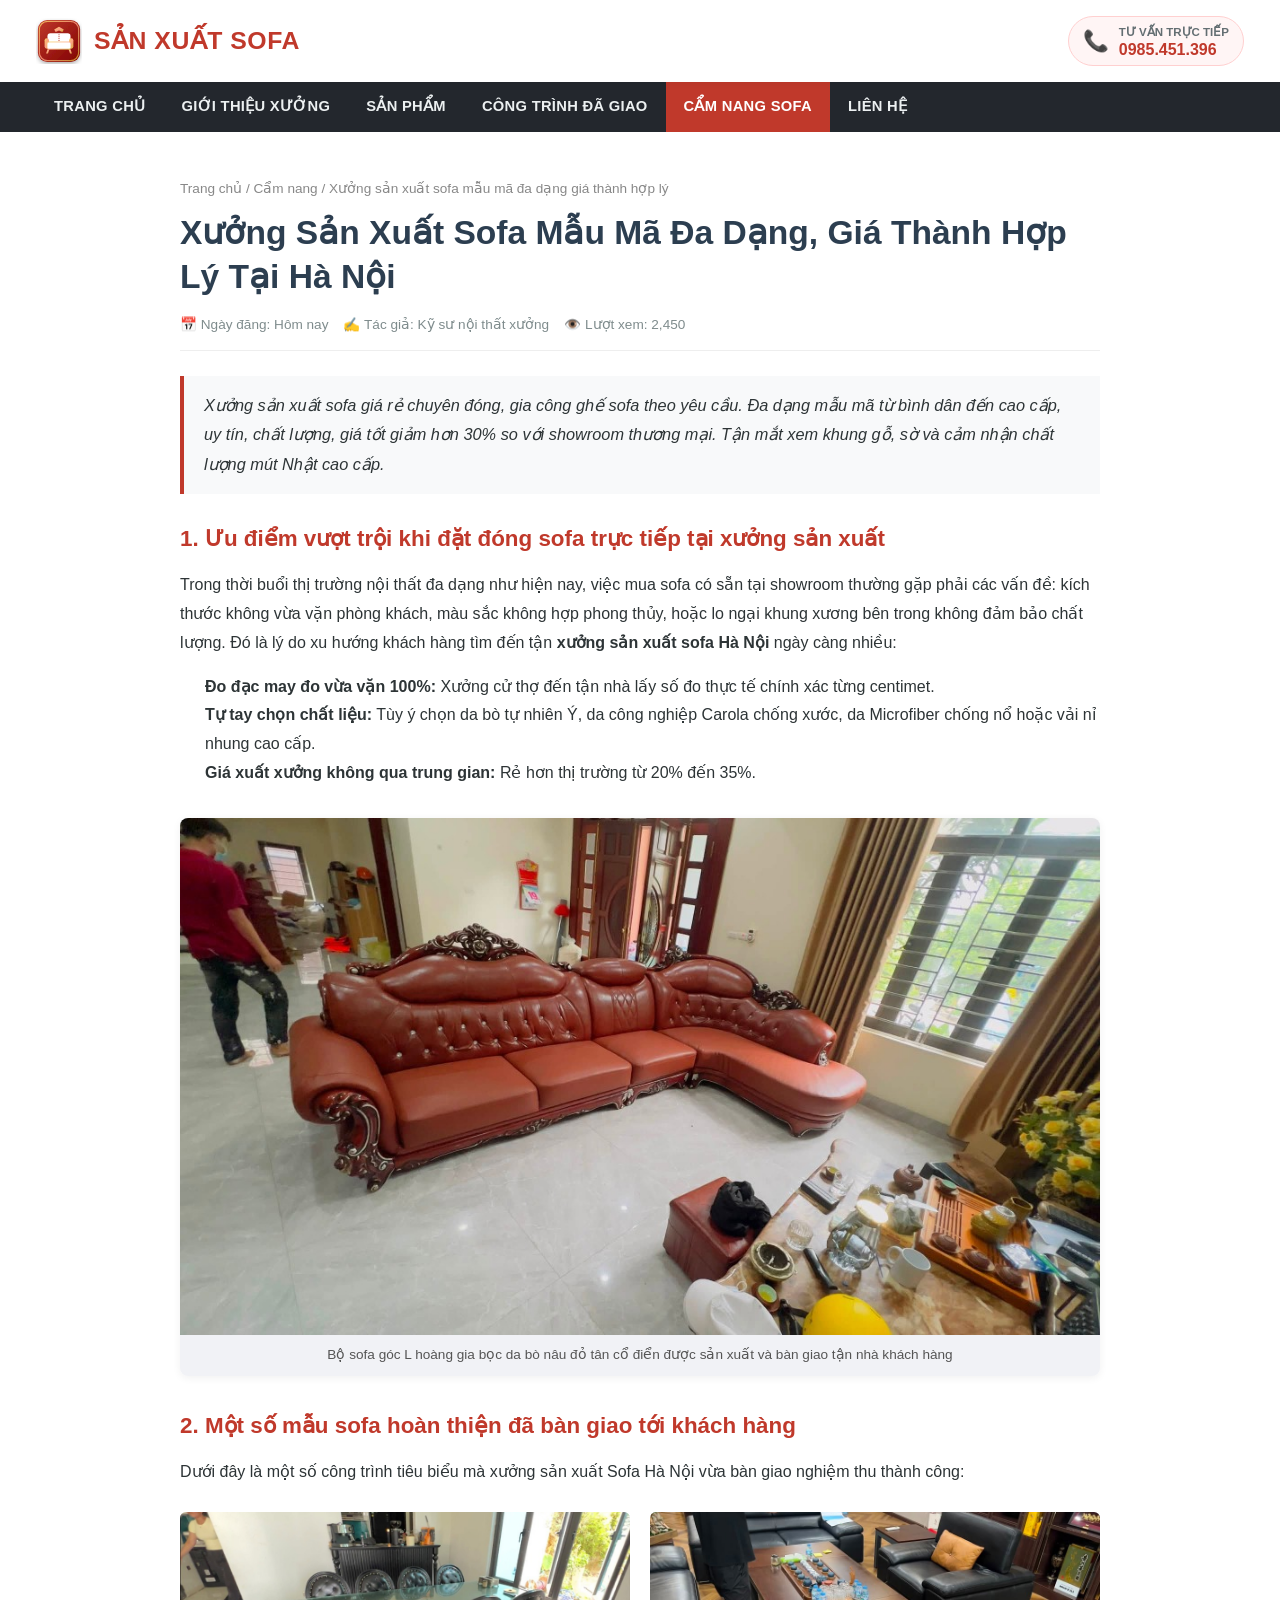
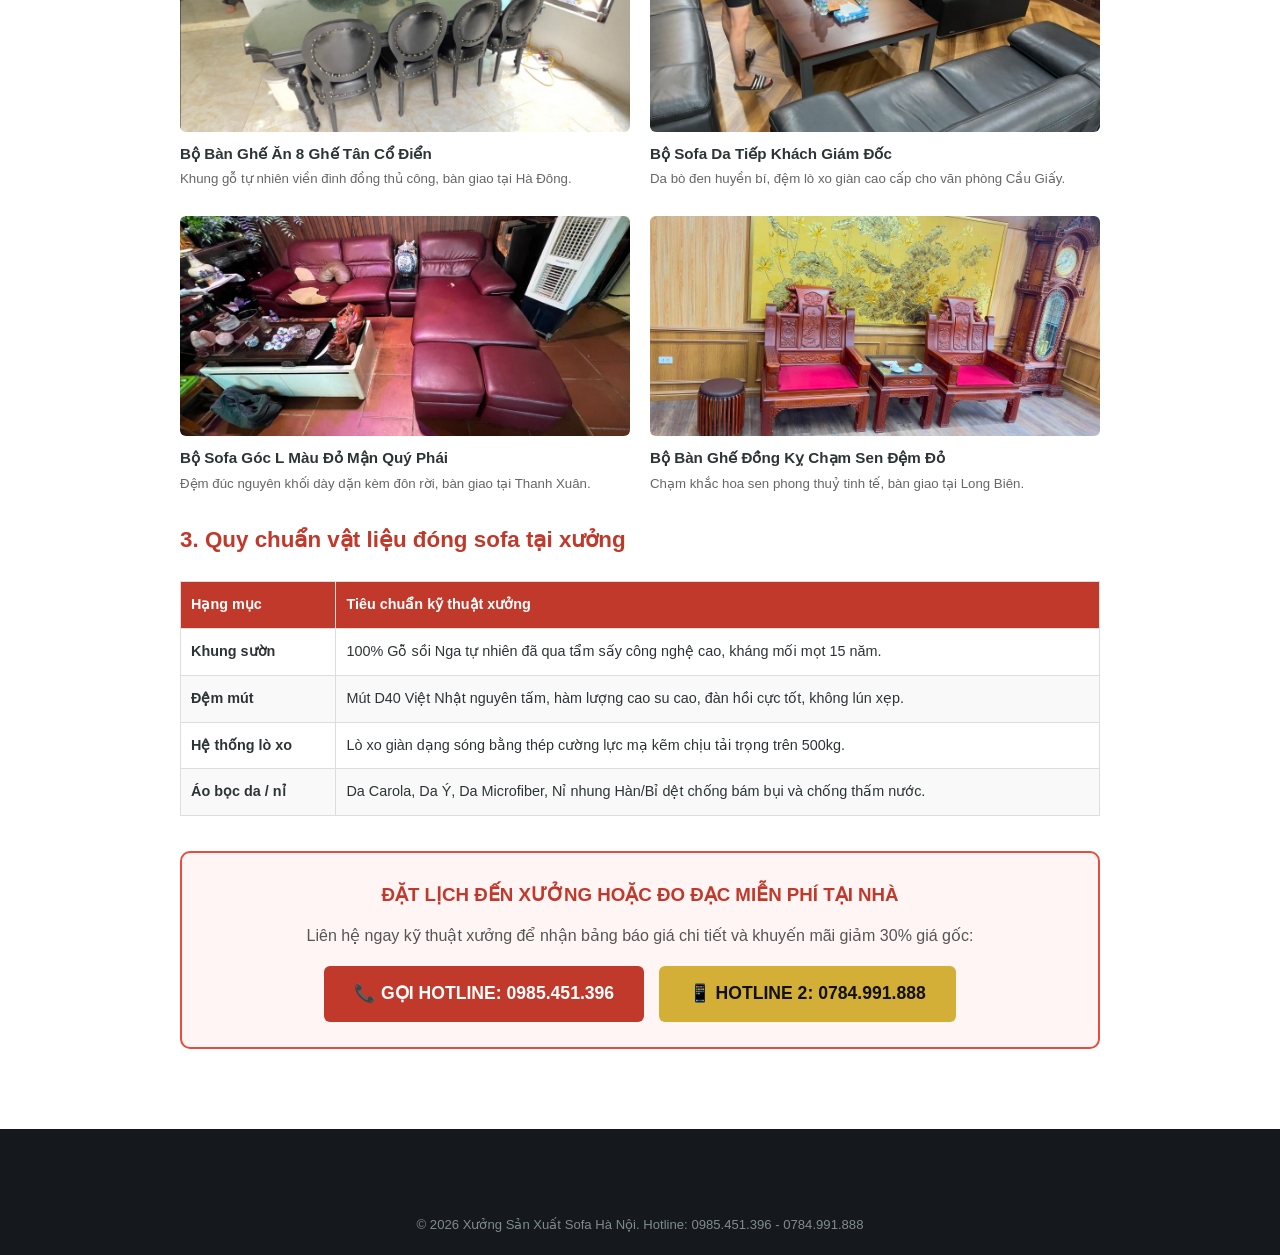
==== commit ebac111a: "Add files via upload" ====
--- a/cam-nang.html
+++ b/cam-nang.html
@@ -11,11 +11,10 @@
   <!-- HEADER -->
   <header class="header-main">
     <div class="container header-inner">
-      <a href="index.html" class="brand-logo">
-        <div class="brand-icon">🛋️</div>
+      <a href="index.html" class="brand-logo" style="display:flex; align-items:center; gap:12px; text-decoration:none;">
+        <img src="assets/logo-sofa.svg" alt="Logo Xưởng Sản Xuất Sofa" style="width:46px; height:46px; display:block;">
         <div class="brand-text">
-          <h1>XƯỞNG SẢN XUẤT SOFA HÀ NỘI</h1>
-          <span>CHUYÊN ĐÓNG MỚI - BỌC LẠI - MAY ĐO THEO YÊU CẦU</span>
+          <h1 style="font-size: 1.55rem; font-weight: 800; color: var(--primary); letter-spacing: 0.5px; text-transform: uppercase; margin: 0; line-height: 1;">SẢN XUẤT SOFA</h1>
         </div>
       </a>
       <div class="header-cta-group">
